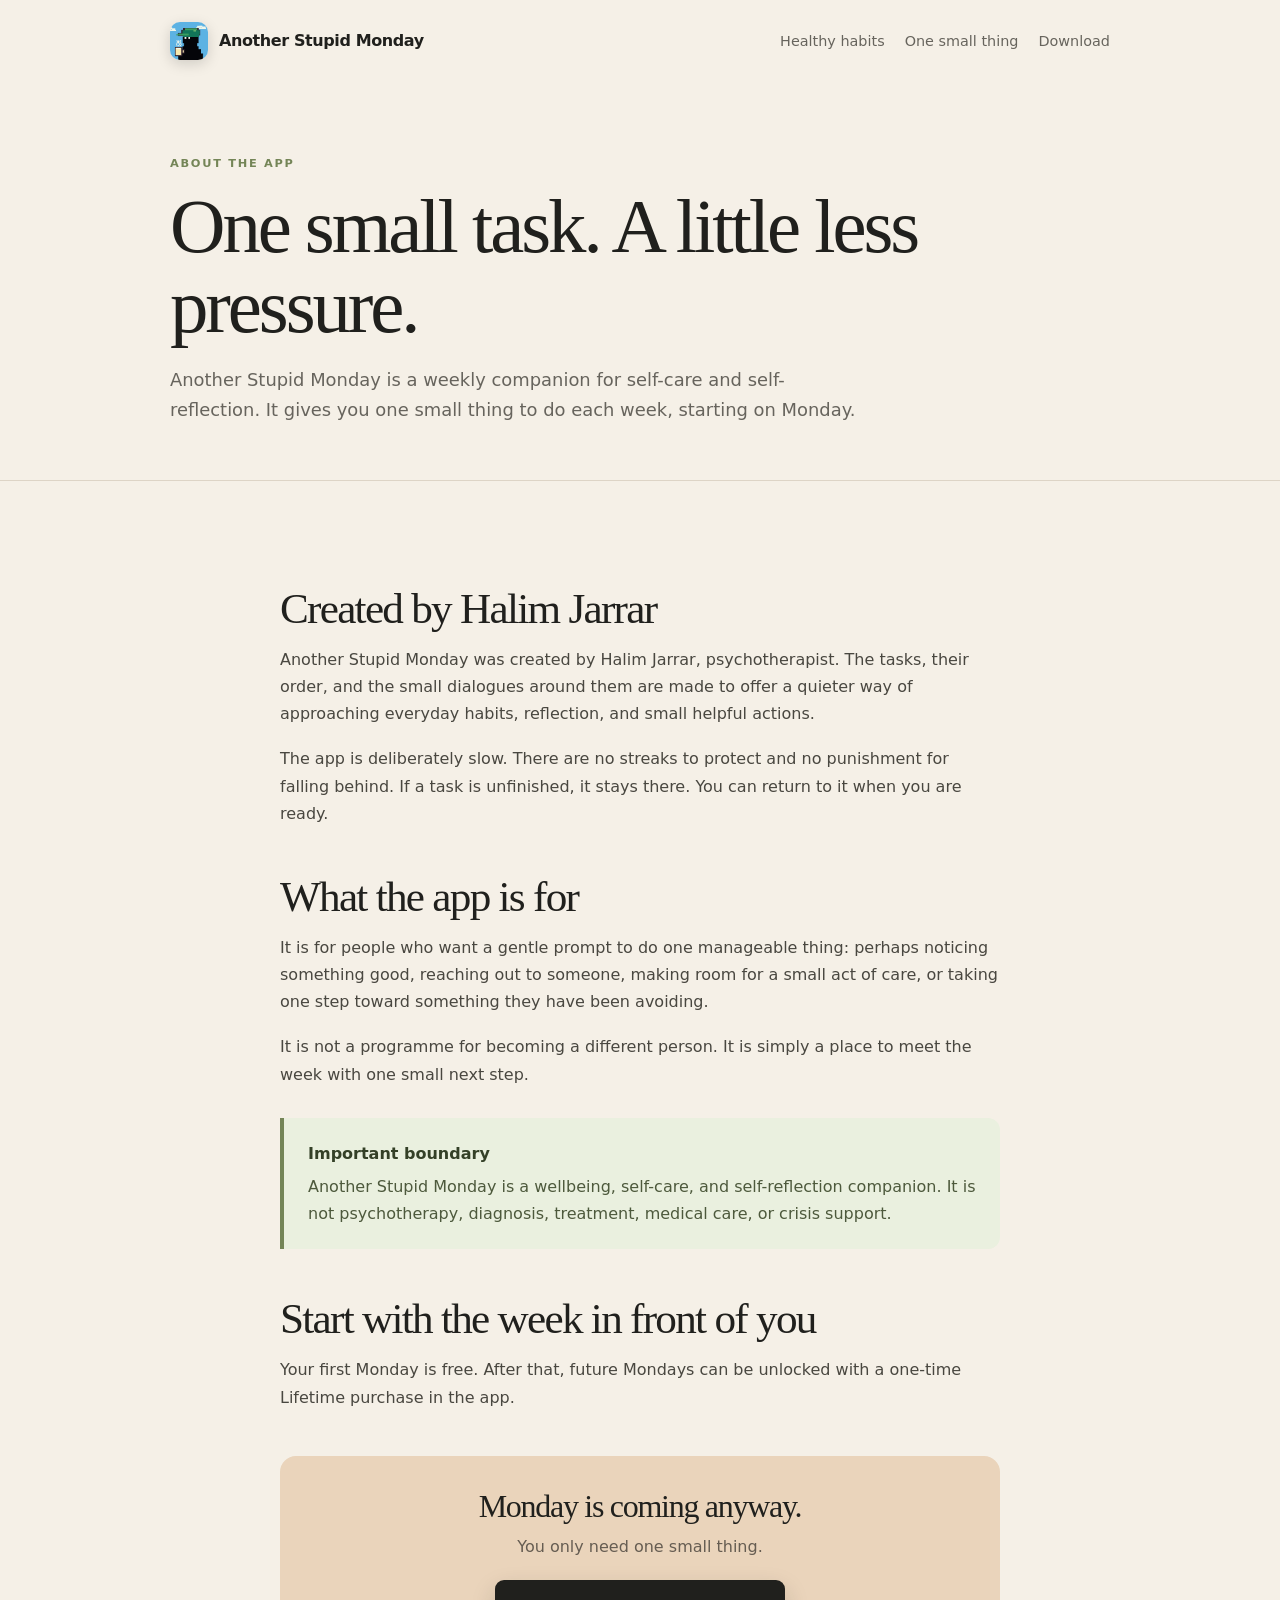
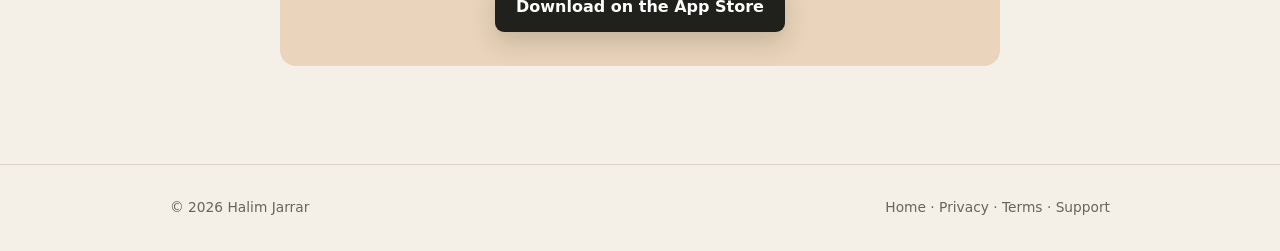
==== about/index.html @ bd5982d1 "Add ASM SEO content and discovery metadata" ====
<!doctype html>
<html lang="en">
<head>
  <meta charset="utf-8">
  <meta name="viewport" content="width=device-width, initial-scale=1">
  <meta name="description" content="About Another Stupid Monday, a gentle weekly self-care and self-reflection companion created by psychotherapist Halim Jarrar.">
  <link rel="canonical" href="https://asm.halim-jarrar.de/about/">
  <meta property="og:type" content="website"><meta property="og:title" content="About Another Stupid Monday"><meta property="og:description" content="A gentle weekly self-care and self-reflection companion."><meta property="og:url" content="https://asm.halim-jarrar.de/about/"><meta property="og:image" content="https://asm.halim-jarrar.de/assets/app-icon.jpg">
  <title>About Another Stupid Monday | Halim Jarrar</title>
  <link rel="stylesheet" href="../assets/asm-pages.css">
</head>
<body>
  <nav class="nav wrap" aria-label="Main navigation"><a class="brand" href="/"><img src="../assets/app-icon.jpg" alt="Another Stupid Monday app icon">Another Stupid Monday</a><div class="nav-links"><a href="/healthy-habits-without-streaks/">Healthy habits</a><a href="/one-small-thing/">One small thing</a><a href="https://apps.apple.com/us/app/another-stupid-monday/id6782894277">Download</a></div></nav>
  <header class="hero"><div class="wrap"><div class="eyebrow">About the app</div><h1>One small task. A little less pressure.</h1><p>Another Stupid Monday is a weekly companion for self-care and self-reflection. It gives you one small thing to do each week, starting on Monday.</p></div></header>
  <main class="article wrap">
    <h2>Created by Halim Jarrar</h2>
    <p>Another Stupid Monday was created by Halim Jarrar, psychotherapist. The tasks, their order, and the small dialogues around them are made to offer a quieter way of approaching everyday habits, reflection, and small helpful actions.</p>
    <p>The app is deliberately slow. There are no streaks to protect and no punishment for falling behind. If a task is unfinished, it stays there. You can return to it when you are ready.</p>
    <h2>What the app is for</h2>
    <p>It is for people who want a gentle prompt to do one manageable thing: perhaps noticing something good, reaching out to someone, making room for a small act of care, or taking one step toward something they have been avoiding.</p>
    <p>It is not a programme for becoming a different person. It is simply a place to meet the week with one small next step.</p>
    <aside class="callout"><strong>Important boundary</strong>Another Stupid Monday is a wellbeing, self-care, and self-reflection companion. It is not psychotherapy, diagnosis, treatment, medical care, or crisis support.</aside>
    <h2>Start with the week in front of you</h2>
    <p>Your first Monday is free. After that, future Mondays can be unlocked with a one-time Lifetime purchase in the app.</p>
    <section class="cta"><h2>Monday is coming anyway.</h2><p>You only need one small thing.</p><a class="button" href="https://apps.apple.com/us/app/another-stupid-monday/id6782894277">Download on the App Store</a></section>
  </main>
  <footer><div class="wrap footer-row"><span>© 2026 Halim Jarrar</span><span><a href="/">Home</a> · <a href="/privacy/">Privacy</a> · <a href="/terms/">Terms</a> · <a href="/support/">Support</a></span></div></footer>
</body>
</html>
---- assets/asm-pages.css ----
:root{--ivory:#f5f0e7;--paper:#fffdf8;--ink:#20201d;--muted:#67645d;--clay:#c96548;--clay-dark:#a84f37;--olive:#748557;--line:#ddd4c6;--shadow:0 20px 70px rgba(54,42,28,.12);--serif:Georgia,"Times New Roman",serif;--sans:system-ui,-apple-system,BlinkMacSystemFont,"Segoe UI",sans-serif}*{box-sizing:border-box}html{scroll-behavior:smooth}body{margin:0;background:var(--ivory);color:var(--ink);font:16px/1.7 var(--sans);-webkit-font-smoothing:antialiased}a{color:var(--clay-dark);text-underline-offset:3px}.wrap{width:min(940px,calc(100% - 40px));margin:auto}.nav{height:82px;display:flex;align-items:center;justify-content:space-between;gap:20px}.brand{display:flex;align-items:center;gap:11px;color:var(--ink);font-weight:750;letter-spacing:-.025em;text-decoration:none}.brand img{width:38px;height:38px;border-radius:10px;box-shadow:0 4px 14px rgba(0,0,0,.15)}.nav-links{display:flex;align-items:center;gap:20px;color:var(--muted);font-size:.9rem}.nav-links a{color:inherit;text-decoration:none}.nav-links a:hover{color:var(--clay-dark)}.hero{padding:72px 0 54px;border-bottom:1px solid var(--line)}.eyebrow{color:var(--olive);font-size:.71rem;font-weight:800;letter-spacing:.15em;text-transform:uppercase}.hero h1,h2{font-family:var(--serif);font-weight:500;letter-spacing:-.04em;line-height:1.04}.hero h1{max-width:800px;margin:14px 0 18px;font-size:clamp(3rem,6vw,5.5rem)}.hero p{max-width:690px;margin:0;color:var(--muted);font-size:1.12rem}.article{max-width:720px;padding:58px 0 90px}.article h2{margin:48px 0 14px;font-size:clamp(1.9rem,3.5vw,2.7rem)}.article h3{margin:29px 0 8px;font:500 1.34rem/1.2 var(--serif);letter-spacing:-.02em}.article p,.article li{color:#494740}.article p{margin:0 0 18px}.article ul{margin:0 0 20px;padding-left:1.25rem}.article li{margin:8px 0}.callout{margin:30px 0;padding:22px 24px;border-left:4px solid var(--olive);border-radius:0 12px 12px 0;background:#eaf0df;color:#4d593c}.callout strong{display:block;margin-bottom:6px;color:#344027}.steps{list-style:none;padding:0!important;counter-reset:steps}.steps li{position:relative;padding:17px 18px 17px 58px;border:1px solid var(--line);border-radius:12px;background:var(--paper);margin:12px 0}.steps li:before{counter-increment:steps;content:counter(steps);position:absolute;left:18px;top:18px;color:var(--clay);font:italic 1.6rem/1 var(--serif)}.cta{margin:45px 0 8px;padding:34px;border-radius:16px;background:#ead4bb;text-align:center}.cta h2{margin:0 0 10px;font-size:2rem}.cta p{margin:0 auto 20px;max-width:520px;color:#665d52}.button{display:inline-flex;align-items:center;justify-content:center;min-height:52px;padding:0 21px;border-radius:9px;background:var(--ink);color:#fff;text-decoration:none;font-weight:750;box-shadow:0 10px 24px rgba(32,32,29,.18);transition:transform .18s,background .18s}.button:hover{transform:translateY(-2px);background:var(--clay-dark)}.boundary{font-size:.92rem;color:var(--muted)}footer{padding:31px 0;border-top:1px solid var(--line);color:var(--muted);font-size:.86rem}.footer-row{display:flex;justify-content:space-between;gap:16px;flex-wrap:wrap}.footer-row a{color:inherit;text-decoration:none}.footer-row a:hover{color:var(--clay-dark)}@media(max-width:620px){.wrap{width:min(100% - 32px,620px)}.nav{height:68px}.nav-links a:not(:last-child){display:none}.nav-links{gap:0;font-size:.82rem}.hero{padding:48px 0 38px}.article{padding:42px 0 68px}.article h2{margin-top:38px}.cta{padding:28px 18px}}
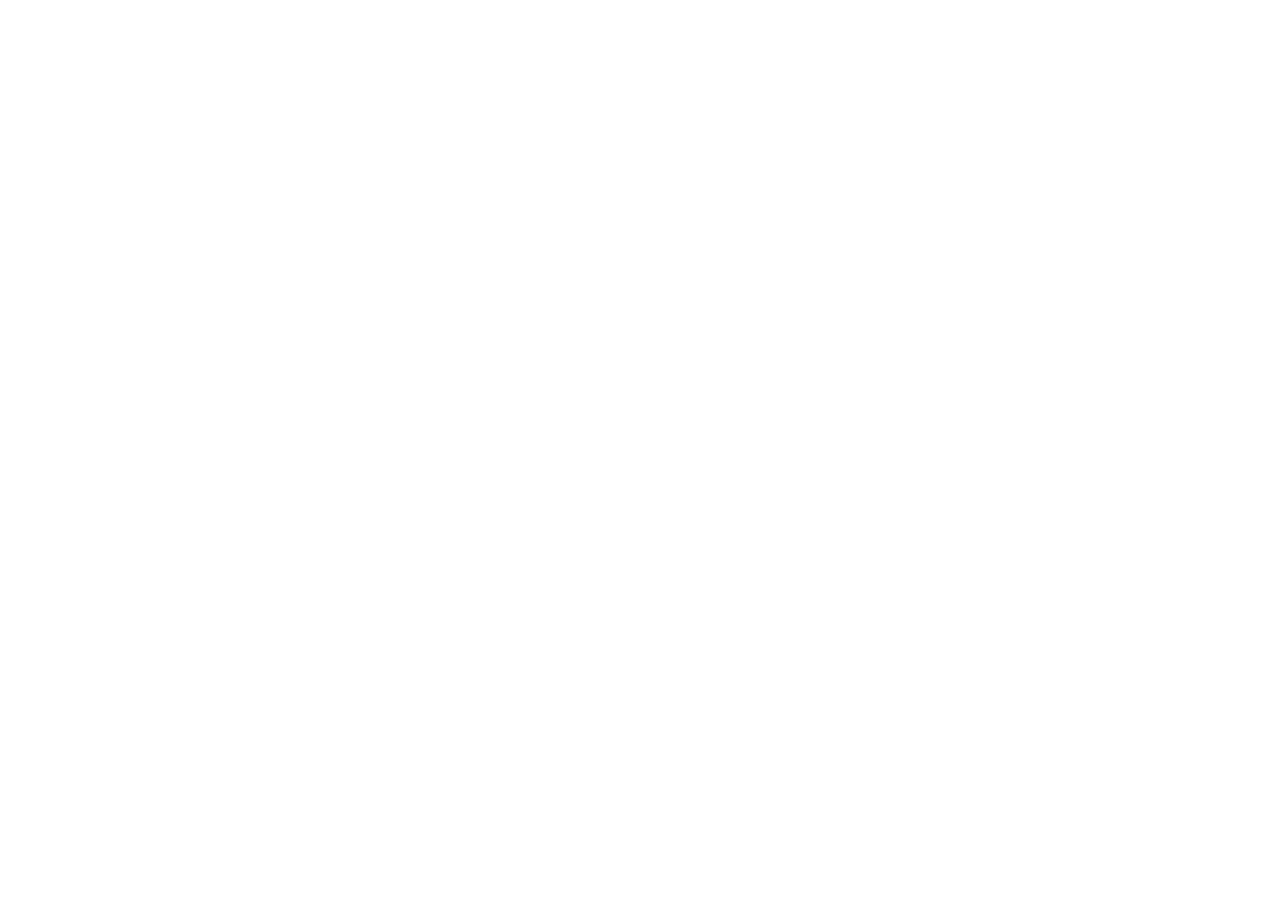
==== commit 885487fc: "Move marketing pages to canonical product site" ====
--- a/about/index.html
+++ b/about/index.html
@@ -3,27 +3,13 @@
 <head>
   <meta charset="utf-8">
   <meta name="viewport" content="width=device-width, initial-scale=1">
-  <meta name="description" content="About Another Stupid Monday, a gentle weekly self-care and self-reflection companion created by psychotherapist Halim Jarrar.">
-  <link rel="canonical" href="https://asm.halim-jarrar.de/about/">
-  <meta property="og:type" content="website"><meta property="og:title" content="About Another Stupid Monday"><meta property="og:description" content="A gentle weekly self-care and self-reflection companion."><meta property="og:url" content="https://asm.halim-jarrar.de/about/"><meta property="og:image" content="https://asm.halim-jarrar.de/assets/app-icon.jpg">
-  <title>About Another Stupid Monday | Halim Jarrar</title>
-  <link rel="stylesheet" href="../assets/asm-pages.css">
+  <title>Page moved</title>
+  <link rel="canonical" href="https://another-stupid-monday.halim-jarrar.de/about/">
+  <meta http-equiv="refresh" content="0; url=https://another-stupid-monday.halim-jarrar.de/about/">
+  <meta name="robots" content="index, follow">
+  <style>body{margin:0;min-height:100vh;display:grid;place-items:center;font-family:system-ui,-apple-system,sans-serif;background:#f7f1e7;color:#13202c}main{max-width:36rem;padding:2rem;text-align:center}a{color:#a6482c;font-weight:700}</style>
 </head>
 <body>
-  <nav class="nav wrap" aria-label="Main navigation"><a class="brand" href="/"><img src="../assets/app-icon.jpg" alt="Another Stupid Monday app icon">Another Stupid Monday</a><div class="nav-links"><a href="/healthy-habits-without-streaks/">Healthy habits</a><a href="/one-small-thing/">One small thing</a><a href="https://apps.apple.com/us/app/another-stupid-monday/id6782894277">Download</a></div></nav>
-  <header class="hero"><div class="wrap"><div class="eyebrow">About the app</div><h1>One small task. A little less pressure.</h1><p>Another Stupid Monday is a weekly companion for self-care and self-reflection. It gives you one small thing to do each week, starting on Monday.</p></div></header>
-  <main class="article wrap">
-    <h2>Created by Halim Jarrar</h2>
-    <p>Another Stupid Monday was created by Halim Jarrar, psychotherapist. The tasks, their order, and the small dialogues around them are made to offer a quieter way of approaching everyday habits, reflection, and small helpful actions.</p>
-    <p>The app is deliberately slow. There are no streaks to protect and no punishment for falling behind. If a task is unfinished, it stays there. You can return to it when you are ready.</p>
-    <h2>What the app is for</h2>
-    <p>It is for people who want a gentle prompt to do one manageable thing: perhaps noticing something good, reaching out to someone, making room for a small act of care, or taking one step toward something they have been avoiding.</p>
-    <p>It is not a programme for becoming a different person. It is simply a place to meet the week with one small next step.</p>
-    <aside class="callout"><strong>Important boundary</strong>Another Stupid Monday is a wellbeing, self-care, and self-reflection companion. It is not psychotherapy, diagnosis, treatment, medical care, or crisis support.</aside>
-    <h2>Start with the week in front of you</h2>
-    <p>Your first Monday is free. After that, future Mondays can be unlocked with a one-time Lifetime purchase in the app.</p>
-    <section class="cta"><h2>Monday is coming anyway.</h2><p>You only need one small thing.</p><a class="button" href="https://apps.apple.com/us/app/another-stupid-monday/id6782894277">Download on the App Store</a></section>
-  </main>
-  <footer><div class="wrap footer-row"><span>© 2026 Halim Jarrar</span><span><a href="/">Home</a> · <a href="/privacy/">Privacy</a> · <a href="/terms/">Terms</a> · <a href="/support/">Support</a></span></div></footer>
+  <main><h1>This page has moved.</h1><p>Continue to <a href="https://another-stupid-monday.halim-jarrar.de/about/">https://another-stupid-monday.halim-jarrar.de/about/</a>.</p></main>
 </body>
 </html>
